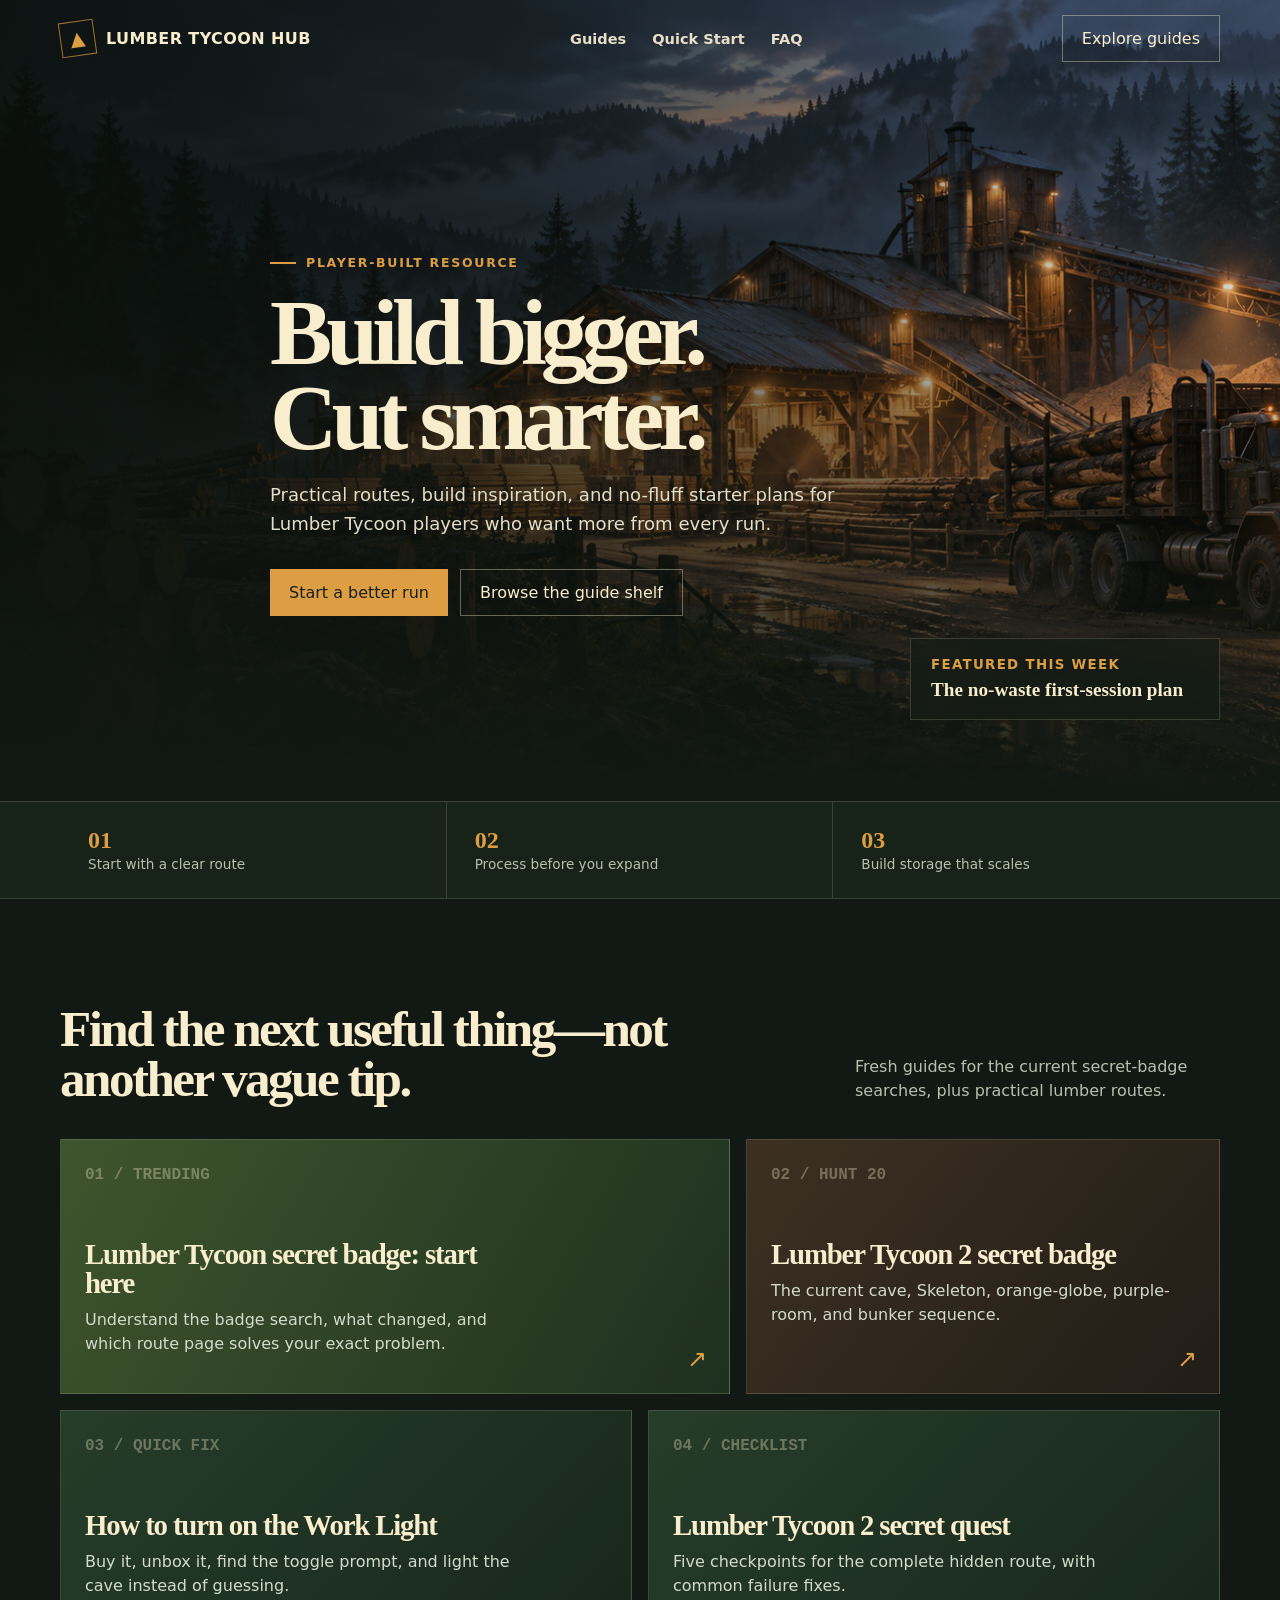
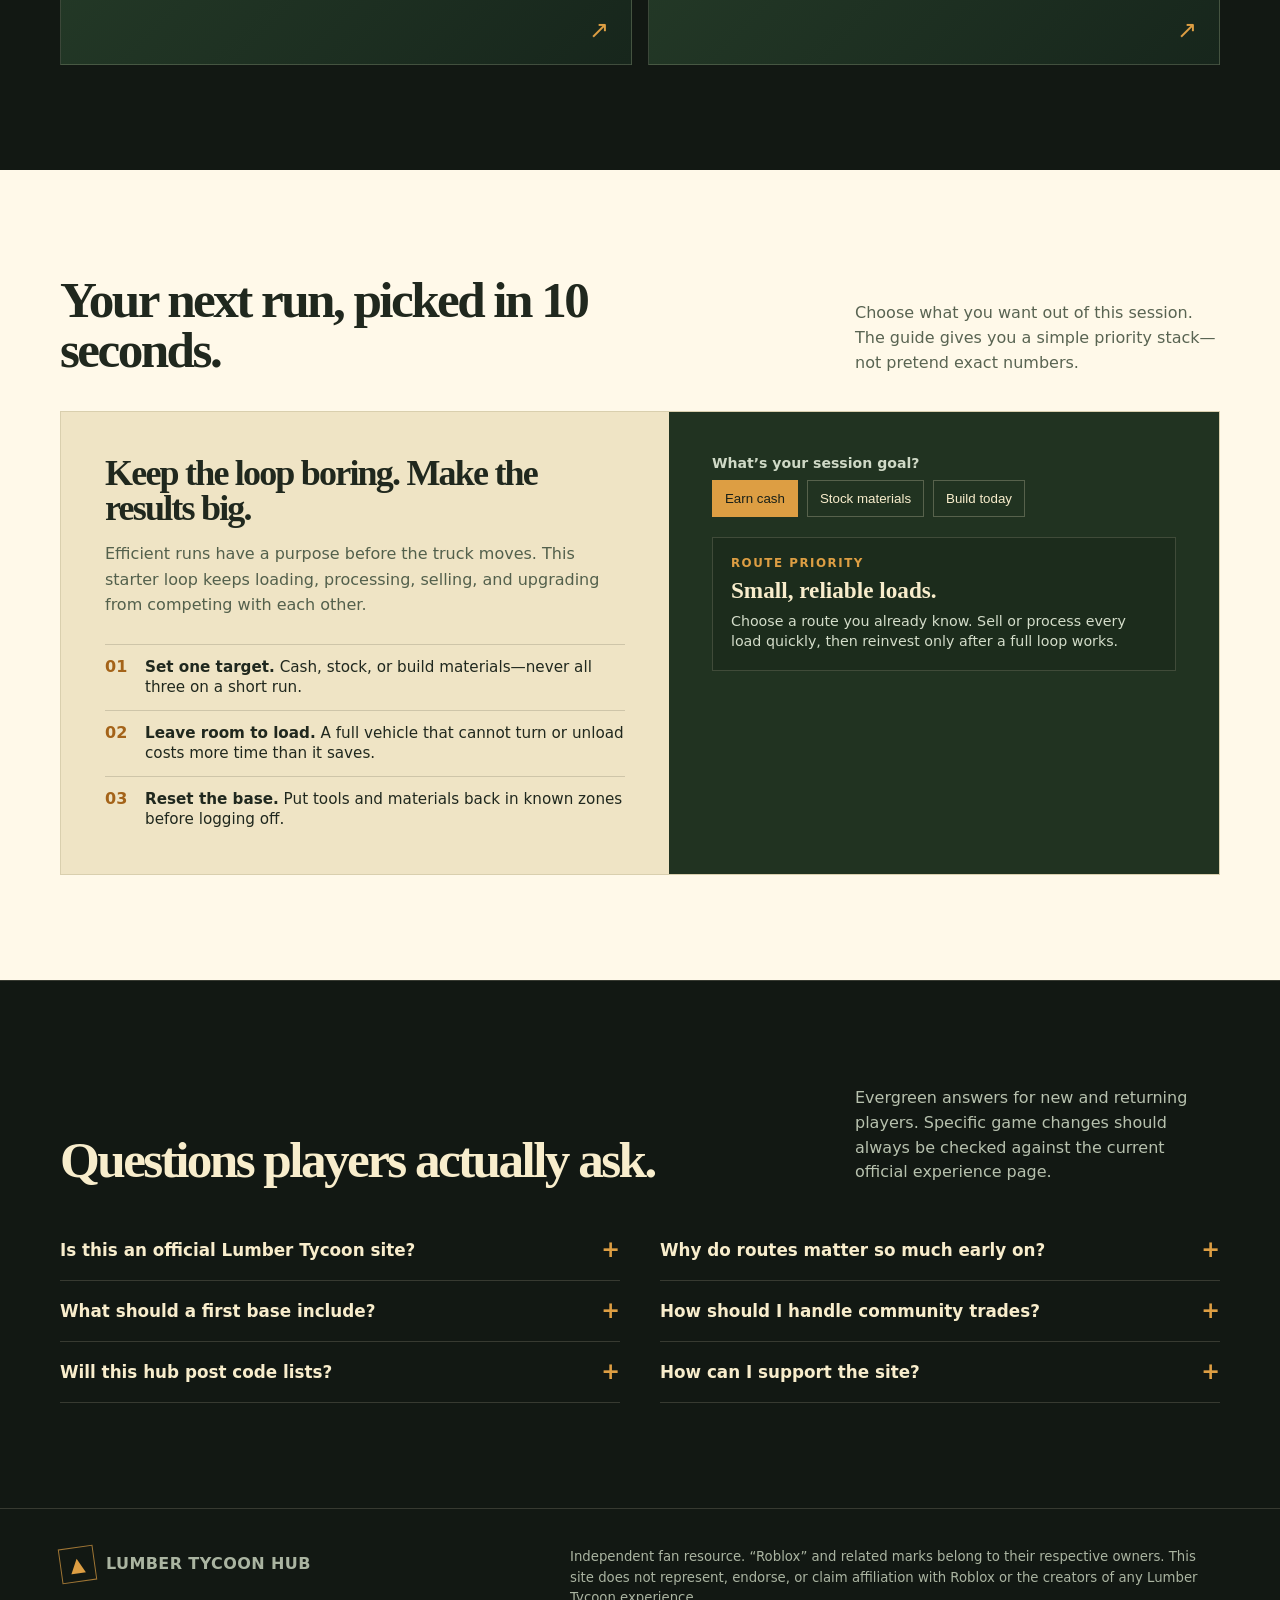
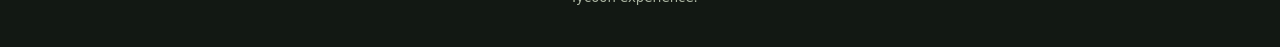
==== index.html @ 3c2fe668 "Deploy Lumber Tycoon Hub to Vercel" ====
<!doctype html>
<html lang="en">
<head>
  <meta charset="utf-8" />
  <meta name="viewport" content="width=device-width, initial-scale=1" />
  <meta name="description" content="Lumber Tycoon Hub is an independent player-made guide for routes, building ideas, beginner plans, and the latest community resources." />
  <meta name="robots" content="index,follow" />
  <meta name="theme-color" content="#121813" />
  <link rel="canonical" href="https://lumber-tycoon-hub.vercel.app/" />
  <link rel="icon" type="image/svg+xml" href="/favicon.svg" />
  <title>Lumber Tycoon Hub — Routes, Builds & Player Guides</title>
  <style>
    :root { --ink:#121813; --forest:#1f3324; --pine:#304b33; --amber:#dd9e43; --sand:#f8edcc; --paper:#fff9e9; --muted:#b7c1ae; --line:rgba(248,237,204,.16); }
    * { box-sizing:border-box; }
    html { scroll-behavior:smooth; }
    body { margin:0; color:var(--sand); background:var(--ink); font-family: Inter, ui-sans-serif, system-ui, -apple-system, BlinkMacSystemFont, "Segoe UI", sans-serif; }
    a { color:inherit; text-decoration:none; }
    .wrap { width:min(1160px, calc(100% - 40px)); margin:auto; }
    .top { position:absolute; z-index:5; top:0; inset-inline:0; }
    .nav { min-height:76px; display:flex; align-items:center; justify-content:space-between; gap:28px; }
    .brand { display:flex; align-items:center; gap:11px; font-weight:900; font-size:1rem; letter-spacing:.025em; white-space:nowrap; }
    .mark { width:35px; height:35px; display:grid; place-items:center; border:1px solid rgba(221,158,67,.7); color:var(--amber); font-size:1.2rem; transform:rotate(-8deg); }
    .navlinks { display:flex; align-items:center; gap:26px; color:#e8dfc8; font-size:.91rem; font-weight:700; }
    .navlinks a:hover { color:var(--amber); }
    .button { border:0; cursor:pointer; display:inline-flex; align-items:center; justify-content:center; padding:13px 19px; font:800 .93rem/1 inherit; background:var(--amber); color:#172017; transition:transform .18s, background .18s; }
    .button:hover { transform:translateY(-2px); background:#f1b65d; }
    .button.ghost { background:transparent; color:var(--sand); border:1px solid rgba(248,237,204,.38); }
    .button.ghost:hover { background:rgba(255,255,255,.08); }
    .hero { min-height:730px; position:relative; overflow:hidden; display:grid; align-items:end; background:#1d2b20; isolation:isolate; }
    .hero::before { content:""; position:absolute; inset:0; z-index:-2; background:linear-gradient(90deg, rgba(11,16,12,.92) 0%, rgba(11,16,12,.7) 38%, rgba(11,16,12,.17) 90%), url('hero.png') center/cover no-repeat; }
    .hero::after { content:""; position:absolute; z-index:-1; inset:45% 0 0; background:linear-gradient(transparent, #121813); }
    .hero-copy { padding:150px 0 80px; max-width:740px; }
    .eyebrow { display:flex; align-items:center; gap:10px; margin-bottom:20px; color:var(--amber); font-size:.78rem; font-weight:900; letter-spacing:.14em; text-transform:uppercase; }
    .eyebrow::before { content:""; width:26px; height:2px; background:currentColor; }
    h1,h2,h3,p { margin-top:0; }
    h1 { margin-bottom:21px; font-family:Georgia, "Times New Roman", serif; font-size:clamp(3.25rem, 7.3vw, 6.6rem); line-height:.91; letter-spacing:-.065em; }
    .hero p { max-width:570px; margin-bottom:30px; color:#e3deca; font-size:1.13rem; line-height:1.6; }
    .actions { display:flex; gap:12px; flex-wrap:wrap; }
    .signal { position:absolute; right:max(20px, calc((100vw - 1160px)/2)); bottom:81px; width:min(310px, 32vw); padding:18px 20px; border:1px solid var(--line); background:rgba(20,28,21,.77); backdrop-filter:blur(10px); }
    .signal small { display:block; margin-bottom:7px; color:var(--amber); font-weight:900; letter-spacing:.1em; text-transform:uppercase; }
    .signal strong { display:block; font-family:Georgia,serif; font-size:1.2rem; line-height:1.15; }
    .strip { border-top:1px solid var(--line); border-bottom:1px solid var(--line); background:#172219; }
    .strip-inner { display:grid; grid-template-columns:repeat(3,1fr); }
    .stat { padding:25px 28px; border-right:1px solid var(--line); }
    .stat:last-child { border:0; }
    .stat b { display:block; color:var(--amber); font-family:Georgia,serif; font-size:1.5rem; }
    .stat span { color:var(--muted); font-size:.85rem; }
    section { padding:105px 0; }
    .section-top { display:flex; justify-content:space-between; gap:30px; align-items:end; margin-bottom:35px; }
    h2 { margin:0; max-width:650px; font-family:Georgia,serif; font-size:clamp(2.2rem, 4vw, 3.6rem); line-height:.98; letter-spacing:-.05em; }
    .section-top p { max-width:365px; margin:0; color:var(--muted); line-height:1.55; }
    .guides { display:grid; grid-template-columns:repeat(12,1fr); gap:16px; }
    .guide { position:relative; min-height:255px; padding:24px; border:1px solid var(--line); background:linear-gradient(135deg, #263d29, #17261c); overflow:hidden; transition:transform .2s,border-color .2s; }
    .guide:hover { transform:translateY(-5px); border-color:rgba(221,158,67,.7); }
    .guide:nth-child(1) { grid-column:span 7; background:linear-gradient(120deg,#3e552d,#1e301f); }
    .guide:nth-child(2) { grid-column:span 5; background:linear-gradient(130deg,#3d3022,#211d17); }
    .guide:nth-child(3), .guide:nth-child(4) { grid-column:span 6; }
    .guide .num { color:rgba(248,237,204,.34); font:900 1rem/1 ui-monospace,SFMono-Regular,Menlo,monospace; }
    .guide h3 { max-width:400px; margin:57px 0 10px; font-family:Georgia,serif; font-size:1.8rem; line-height:1; letter-spacing:-.04em; }
    .guide p { max-width:440px; margin-bottom:0; color:#d3dccb; line-height:1.5; }
    .arrow { position:absolute; right:22px; bottom:20px; color:var(--amber); font-size:1.5rem; }
    .route { background:var(--paper); color:#20281e; }
    .route .section-top p { color:#596452; }
    .planner { display:grid; grid-template-columns:1.05fr .95fr; border:1px solid #d9cfae; }
    .plan-copy { padding:44px; background:#efe4c5; }
    .plan-copy h3 { margin-bottom:15px; font-family:Georgia,serif; font-size:2.25rem; line-height:.98; letter-spacing:-.05em; }
    .plan-copy p { color:#53604c; line-height:1.6; }
    .route-list { display:grid; gap:12px; margin-top:26px; }
    .route-row { display:grid; grid-template-columns:28px 1fr; gap:12px; align-items:start; padding-top:12px; border-top:1px solid rgba(32,40,30,.16); }
    .route-row b { color:#a46319; }
    .route-row span { font-size:.95rem; line-height:1.35; }
    .tool { padding:43px; background:#213321; color:var(--sand); }
    .tool label { display:block; margin-bottom:9px; color:#cfd9c6; font-size:.88rem; font-weight:800; }
    .choice-row { display:flex; gap:9px; flex-wrap:wrap; margin-bottom:20px; }
    .choice { border:1px solid rgba(248,237,204,.25); padding:10px 12px; background:transparent; color:var(--sand); font:800 .84rem/1 inherit; cursor:pointer; }
    .choice.active,.choice:hover { color:#192018; border-color:var(--amber); background:var(--amber); }
    .result { min-height:112px; padding:18px; border:1px solid var(--line); background:rgba(0,0,0,.14); }
    .result span { display:block; margin-bottom:8px; color:var(--amber); font-size:.74rem; font-weight:900; letter-spacing:.13em; text-transform:uppercase; }
    .result b { display:block; font-family:Georgia,serif; font-size:1.45rem; line-height:1.1; }
    .result p { margin:9px 0 0; color:#d4ddca; font-size:.89rem; line-height:1.4; }
    .why { border-top:1px solid var(--line); }
    .faq { display:grid; grid-template-columns:repeat(2,1fr); gap:0 40px; }
    details { padding:20px 0; border-bottom:1px solid var(--line); }
    summary { cursor:pointer; list-style:none; padding-right:28px; position:relative; font-size:1.05rem; font-weight:850; }
    summary::after { content:"+"; position:absolute; right:0; top:-4px; color:var(--amber); font-size:1.4rem; }
    details[open] summary::after { content:"–"; }
    details p { margin:14px 28px 0 0; color:var(--muted); line-height:1.55; }
    footer { padding:38px 0; border-top:1px solid var(--line); color:#aab4a1; font-size:.83rem; line-height:1.55; }
    .foot { display:flex; gap:24px; align-items:flex-start; justify-content:space-between; }
    .legal { max-width:650px; }
    @media (max-width:720px) { .wrap { width:min(100% - 32px,1160px); } .nav { min-height:66px; } .navlinks { display:none; } .hero { min-height:670px; } .hero::before { background:linear-gradient(90deg,rgba(11,16,12,.87),rgba(11,16,12,.5)),url('hero.png') 62%/cover no-repeat; } .hero-copy { padding:126px 0 155px; } .signal { left:16px; right:16px; bottom:30px; width:auto; } .strip-inner { grid-template-columns:1fr; } .stat { border-right:0; border-bottom:1px solid var(--line); padding:18px 0; } section { padding:72px 0; } .section-top { display:block; } .section-top p { margin-top:17px; } .guide:nth-child(n) { grid-column:span 12; min-height:220px; } .planner,.faq { grid-template-columns:1fr; } .plan-copy,.tool { padding:30px 24px; } .foot { display:block; } .foot .brand { margin-bottom:15px; } }
  </style>
</head>
<body>
  <header class="top"><nav class="nav wrap" aria-label="Main navigation"><a class="brand" href="#top"><span class="mark">▲</span>LUMBER TYCOON HUB</a><div class="navlinks"><a href="#guides">Guides</a><a href="#route">Quick Start</a><a href="#faq">FAQ</a></div><a class="button ghost" href="#guides">Explore guides</a></nav></header>
  <main id="top">
    <section class="hero" aria-label="Lumber Tycoon guides"><div class="wrap hero-copy"><div class="eyebrow">Player-built resource</div><h1>Build bigger.<br/>Cut smarter.</h1><p>Practical routes, build inspiration, and no-fluff starter plans for Lumber Tycoon players who want more from every run.</p><div class="actions"><a class="button" href="#route">Start a better run</a><a class="button ghost" href="#guides">Browse the guide shelf</a></div></div><aside class="signal" aria-label="Featured resource"><small>Featured this week</small><strong>The no-waste first-session plan</strong></aside></section>
    <div class="strip"><div class="wrap strip-inner"><div class="stat"><b>01</b><span>Start with a clear route</span></div><div class="stat"><b>02</b><span>Process before you expand</span></div><div class="stat"><b>03</b><span>Build storage that scales</span></div></div></div>
    <section id="guides" class="wrap"><div class="section-top"><h2>Find the next useful thing—not another vague tip.</h2><p>Fresh guides for the current secret-badge searches, plus practical lumber routes.</p></div><div class="guides">
      <a class="guide" href="/lumber-tycoon-secret-badge/"><span class="num">01 / TRENDING</span><h3>Lumber Tycoon secret badge: start here</h3><p>Understand the badge search, what changed, and which route page solves your exact problem.</p><span class="arrow">↗</span></a>
      <a class="guide" href="/lumber-tycoon-2-secret-badge/"><span class="num">02 / HUNT 20</span><h3>Lumber Tycoon 2 secret badge</h3><p>The current cave, Skeleton, orange-globe, purple-room, and bunker sequence.</p><span class="arrow">↗</span></a>
      <a class="guide" href="/how-to-turn-on-work-light-in-lumber-tycoon-2/"><span class="num">03 / QUICK FIX</span><h3>How to turn on the Work Light</h3><p>Buy it, unbox it, find the toggle prompt, and light the cave instead of guessing.</p><span class="arrow">↗</span></a>
      <a class="guide" href="/lumber-tycoon-2-secret-quest/"><span class="num">04 / CHECKLIST</span><h3>Lumber Tycoon 2 secret quest</h3><p>Five checkpoints for the complete hidden route, with common failure fixes.</p><span class="arrow">↗</span></a>
    </div></section>
    <section class="route" id="route"><div class="wrap"><div class="section-top"><h2>Your next run, picked in 10 seconds.</h2><p>Choose what you want out of this session. The guide gives you a simple priority stack—not pretend exact numbers.</p></div><div class="planner"><article class="plan-copy"><h3>Keep the loop boring. Make the results big.</h3><p>Efficient runs have a purpose before the truck moves. This starter loop keeps loading, processing, selling, and upgrading from competing with each other.</p><div class="route-list"><div class="route-row"><b>01</b><span><strong>Set one target.</strong> Cash, stock, or build materials—never all three on a short run.</span></div><div class="route-row"><b>02</b><span><strong>Leave room to load.</strong> A full vehicle that cannot turn or unload costs more time than it saves.</span></div><div class="route-row"><b>03</b><span><strong>Reset the base.</strong> Put tools and materials back in known zones before logging off.</span></div></div></article><aside class="tool"><label>What’s your session goal?</label><div class="choice-row" role="group" aria-label="Session goal"><button class="choice active" data-goal="cash">Earn cash</button><button class="choice" data-goal="stock">Stock materials</button><button class="choice" data-goal="build">Build today</button></div><div class="result" aria-live="polite"><span id="result-tag">Route priority</span><b id="result-title">Small, reliable loads.</b><p id="result-copy">Choose a route you already know. Sell or process every load quickly, then reinvest only after a full loop works.</p></div></aside></div></div></section>
    <section class="why" id="faq"><div class="wrap"><div class="section-top"><h2>Questions players actually ask.</h2><p>Evergreen answers for new and returning players. Specific game changes should always be checked against the current official experience page.</p></div><div class="faq"><details><summary>Is this an official Lumber Tycoon site?</summary><p>No. Lumber Tycoon Hub is an independent fan-made guide. It is not affiliated with Roblox or any game creator.</p></details><details><summary>Why do routes matter so much early on?</summary><p>A repeatable route lets you learn loading, handling, processing, and selling with less risk. Once it works, you can safely try longer or more specialized trips.</p></details><details><summary>What should a first base include?</summary><p>Start with a clear unloading area, a small storage zone, and room for a vehicle to enter and leave. Expand only after you can keep that loop tidy.</p></details><details><summary>How should I handle community trades?</summary><p>Slow down, verify the item and terms, and avoid deals that rely on pressure or unfamiliar tools. Keep screenshots of agreements when trading with strangers.</p></details><details><summary>Will this hub post code lists?</summary><p>Only when a code can be verified. A short accurate list is more useful than recycled or expired code pages.</p></details><details><summary>How can I support the site?</summary><p>Share the guide with a player who is starting out. Future additions will be driven by the questions players keep asking.</p></details></div></div></section>
  </main>
  <footer><div class="wrap foot"><a class="brand" href="#top"><span class="mark">▲</span>LUMBER TYCOON HUB</a><div class="legal">Independent fan resource. “Roblox” and related marks belong to their respective owners. This site does not represent, endorse, or claim affiliation with Roblox or the creators of any Lumber Tycoon experience.</div></div></footer>
  <script>
    const guides={cash:['Route priority','Small, reliable loads.','Choose a route you already know. Sell or process every load quickly, then reinvest only after a full loop works.'],stock:['Route priority','One material, one storage zone.','Use this run to bring back a single material category. Keep it separate and leave enough space to unload cleanly.'],build:['Route priority','Measure, then gather.','Sketch the footprint, estimate the material categories, and gather in batches. Do not start placing until the whole batch is home.']};
    document.querySelectorAll('.choice').forEach(button=>button.addEventListener('click',()=>{document.querySelectorAll('.choice').forEach(x=>x.classList.remove('active'));button.classList.add('active');const [tag,title,copy]=guides[button.dataset.goal];document.querySelector('#result-tag').textContent=tag;document.querySelector('#result-title').textContent=title;document.querySelector('#result-copy').textContent=copy;}));
  </script>
</body>
</html>
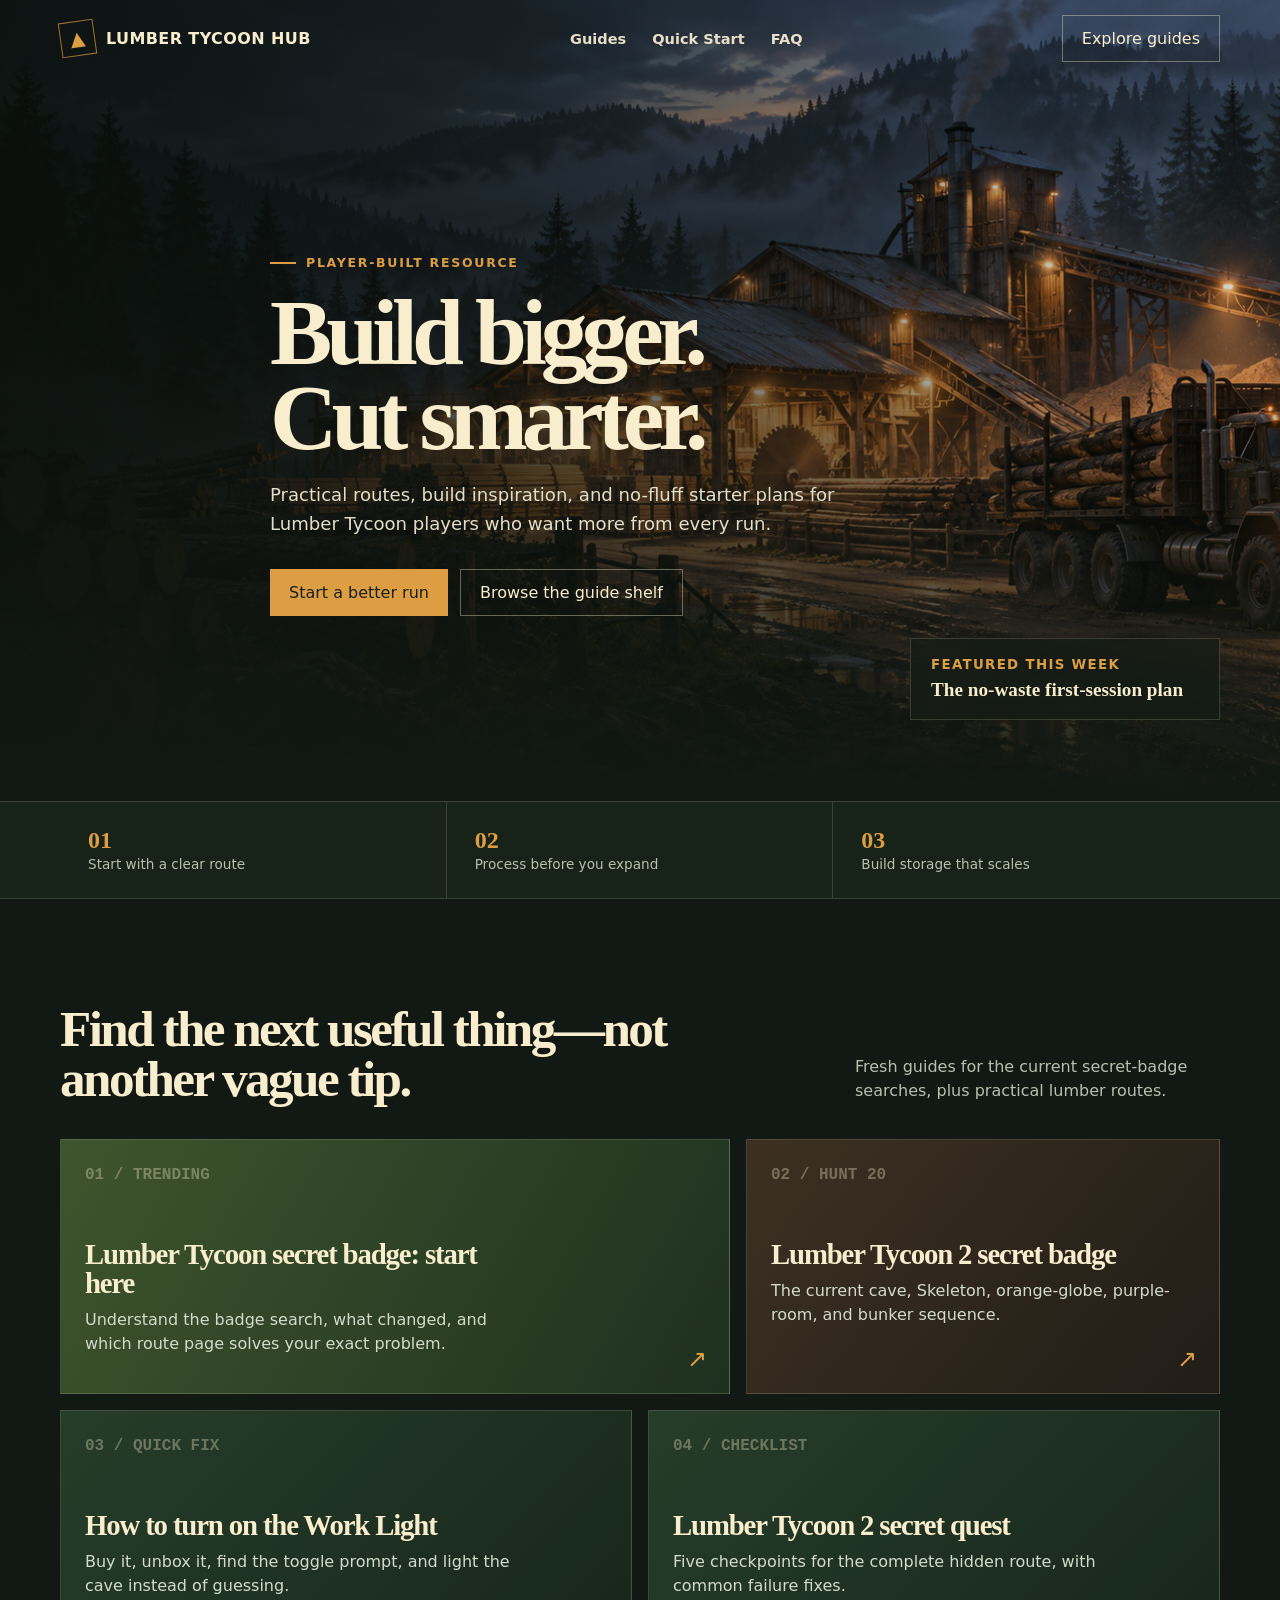
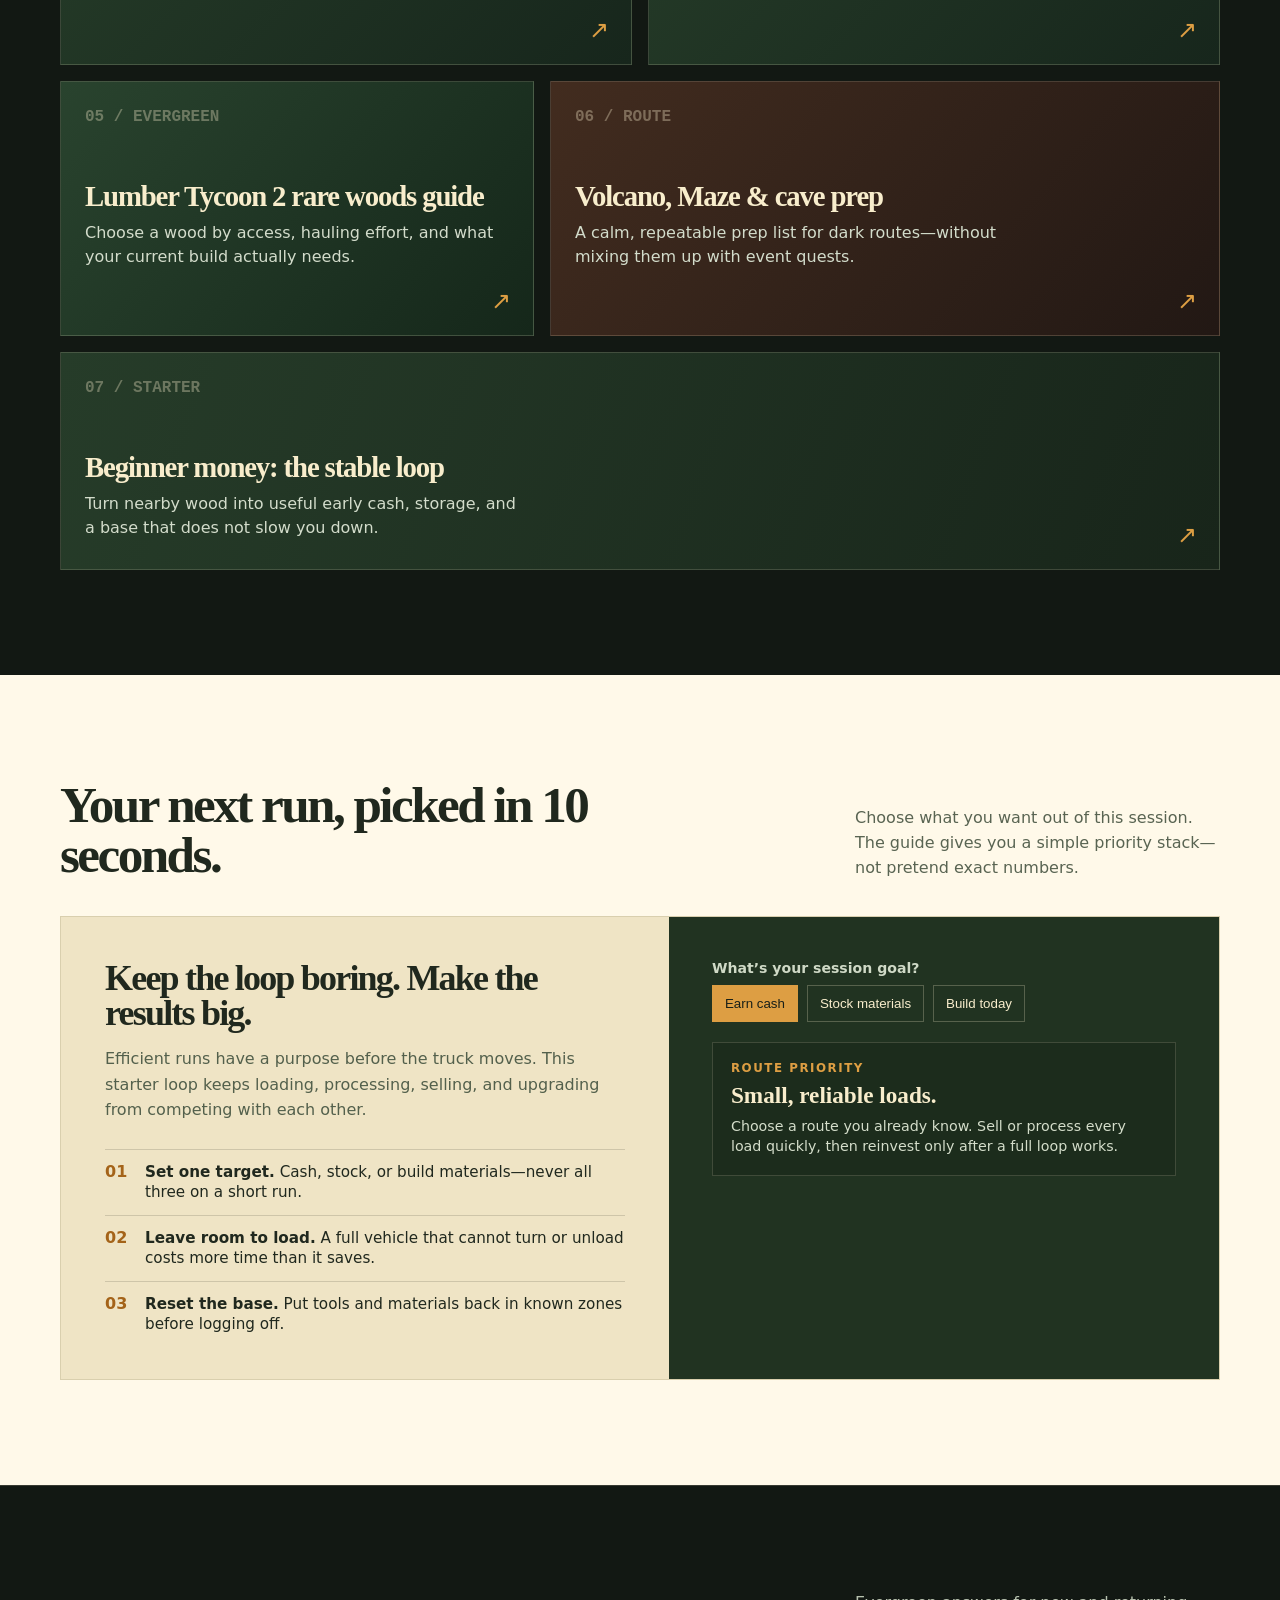
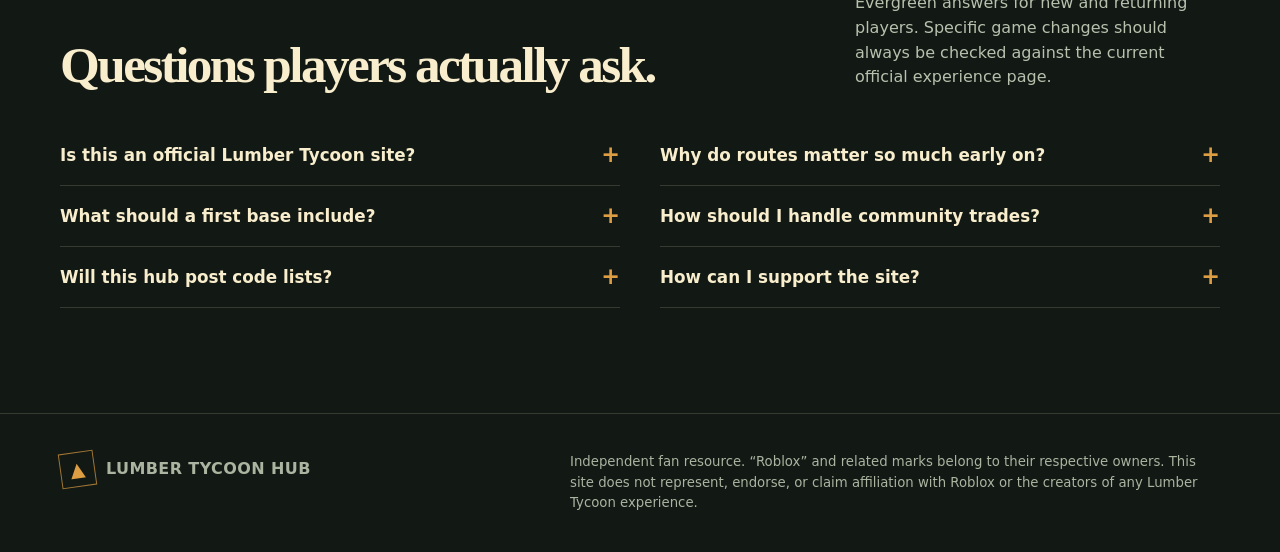
==== commit e1549642: "Feature evergreen guides on homepage Updated the layout and styles of the navigation and hero sectio" ====
--- a/index.html
+++ b/index.html
@@ -1,6 +1,7 @@
 <!doctype html>
 <html lang="en">
 <head>
+  <meta name="google-site-verification" content="4hQ-rYKSiCrtSlL8bKkaZ72BYU8W4pEulrD2LfLi82A" />
   <meta charset="utf-8" />
   <meta name="viewport" content="width=device-width, initial-scale=1" />
   <meta name="description" content="Lumber Tycoon Hub is an independent player-made guide for routes, building ideas, beginner plans, and the latest community resources." />
@@ -55,6 +56,9 @@
     .guide:nth-child(1) { grid-column:span 7; background:linear-gradient(120deg,#3e552d,#1e301f); }
     .guide:nth-child(2) { grid-column:span 5; background:linear-gradient(130deg,#3d3022,#211d17); }
     .guide:nth-child(3), .guide:nth-child(4) { grid-column:span 6; }
+    .guide:nth-child(5) { grid-column:span 5; background:linear-gradient(130deg,#29432e,#15271a); }
+    .guide:nth-child(6) { grid-column:span 7; background:linear-gradient(130deg,#422c1f,#221814); }
+    .guide:nth-child(7) { grid-column:span 12; min-height:218px; background:linear-gradient(110deg,#263c29,#18251a); }
     .guide .num { color:rgba(248,237,204,.34); font:900 1rem/1 ui-monospace,SFMono-Regular,Menlo,monospace; }
     .guide h3 { max-width:400px; margin:57px 0 10px; font-family:Georgia,serif; font-size:1.8rem; line-height:1; letter-spacing:-.04em; }
     .guide p { max-width:440px; margin-bottom:0; color:#d3dccb; line-height:1.5; }
@@ -92,16 +96,30 @@
   </style>
 </head>
 <body>
-  <header class="top"><nav class="nav wrap" aria-label="Main navigation"><a class="brand" href="#top"><span class="mark">▲</span>LUMBER TYCOON HUB</a><div class="navlinks"><a href="#guides">Guides</a><a href="#route">Quick Start</a><a href="#faq">FAQ</a></div><a class="button ghost" href="#guides">Explore guides</a></nav></header>
+  <header class="top">
+<nav class="nav wrap" aria-label="Main navigation">
+<a class="brand" href="#top"><span class="mark">▲</span>LUMBER TYCOON HUB</a>
+<div class="navlinks"><a href="#guides">Guides</a><a href="#route">Quick Start</a><a href="#faq">FAQ</a></div>
+<a class="button ghost" href="#guides">Explore guides</a>
+</nav>
+</header>
   <main id="top">
-    <section class="hero" aria-label="Lumber Tycoon guides"><div class="wrap hero-copy"><div class="eyebrow">Player-built resource</div><h1>Build bigger.<br/>Cut smarter.</h1><p>Practical routes, build inspiration, and no-fluff starter plans for Lumber Tycoon players who want more from every run.</p><div class="actions"><a class="button" href="#route">Start a better run</a><a class="button ghost" href="#guides">Browse the guide shelf</a></div></div><aside class="signal" aria-label="Featured resource"><small>Featured this week</small><strong>The no-waste first-session plan</strong></aside></section>
+    <section class="hero" aria-label="Lumber Tycoon guides">
+<div class="wrap hero-copy"><div class="eyebrow">Player-built resource</div><h1>Build bigger.<br/>Cut smarter.</h1><p>Practical routes, build inspiration, and no-fluff starter plans for Lumber Tycoon players who want more from every run.</p><div class="actions"><a class="button" href="#route">Start a better run</a><a class="button ghost" href="#guides">Browse the guide shelf</a></div></div>
+<aside class="signal" aria-label="Featured resource"><small>Featured this week</small><strong>The no-waste first-session plan</strong></aside>
+</section>
     <div class="strip"><div class="wrap strip-inner"><div class="stat"><b>01</b><span>Start with a clear route</span></div><div class="stat"><b>02</b><span>Process before you expand</span></div><div class="stat"><b>03</b><span>Build storage that scales</span></div></div></div>
-    <section id="guides" class="wrap"><div class="section-top"><h2>Find the next useful thing—not another vague tip.</h2><p>Fresh guides for the current secret-badge searches, plus practical lumber routes.</p></div><div class="guides">
-      <a class="guide" href="/lumber-tycoon-secret-badge/"><span class="num">01 / TRENDING</span><h3>Lumber Tycoon secret badge: start here</h3><p>Understand the badge search, what changed, and which route page solves your exact problem.</p><span class="arrow">↗</span></a>
-      <a class="guide" href="/lumber-tycoon-2-secret-badge/"><span class="num">02 / HUNT 20</span><h3>Lumber Tycoon 2 secret badge</h3><p>The current cave, Skeleton, orange-globe, purple-room, and bunker sequence.</p><span class="arrow">↗</span></a>
-      <a class="guide" href="/how-to-turn-on-work-light-in-lumber-tycoon-2/"><span class="num">03 / QUICK FIX</span><h3>How to turn on the Work Light</h3><p>Buy it, unbox it, find the toggle prompt, and light the cave instead of guessing.</p><span class="arrow">↗</span></a>
-      <a class="guide" href="/lumber-tycoon-2-secret-quest/"><span class="num">04 / CHECKLIST</span><h3>Lumber Tycoon 2 secret quest</h3><p>Five checkpoints for the complete hidden route, with common failure fixes.</p><span class="arrow">↗</span></a>
-    </div></section>
+    <section id="guides" class="wrap">
+<div class="section-top"><h2>Find the next useful thing—not another vague tip.</h2><p>Fresh guides for the current secret-badge searches, plus practical lumber routes.</p></div>
+<div class="guides">
+<a class="guide" href="/lumber-tycoon-secret-badge/"><span class="num">01 / TRENDING</span><h3>Lumber Tycoon secret badge: start here</h3><p>Understand the badge search, what changed, and which route page solves your exact problem.</p><span class="arrow">↗</span></a>
+<a class="guide" href="/lumber-tycoon-2-secret-badge/"><span class="num">02 / HUNT 20</span><h3>Lumber Tycoon 2 secret badge</h3><p>The current cave, Skeleton, orange-globe, purple-room, and bunker sequence.</p><span class="arrow">↗</span></a>
+<a class="guide" href="/how-to-turn-on-work-light-in-lumber-tycoon-2/"><span class="num">03 / QUICK FIX</span><h3>How to turn on the Work Light</h3><p>Buy it, unbox it, find the toggle prompt, and light the cave instead of guessing.</p><span class="arrow">↗</span></a>
+<a class="guide" href="/lumber-tycoon-2-secret-quest/"><span class="num">04 / CHECKLIST</span><h3>Lumber Tycoon 2 secret quest</h3><p>Five checkpoints for the complete hidden route, with common failure fixes.</p><span class="arrow">↗</span></a>
+<a class="guide" href="/lumber-tycoon-2-rare-woods-guide/"><span class="num">05 / EVERGREEN</span><h3>Lumber Tycoon 2 rare woods guide</h3><p>Choose a wood by access, hauling effort, and what your current build actually needs.</p><span class="arrow">↗</span></a>
+<a class="guide" href="/lumber-tycoon-2-volcano-cave-guide/"><span class="num">06 / ROUTE</span><h3>Volcano, Maze &amp; cave prep</h3><p>A calm, repeatable prep list for dark routes—without mixing them up with event quests.</p><span class="arrow">↗</span></a>
+<a class="guide" href="/lumber-tycoon-2-beginner-money-guide/"><span class="num">07 / STARTER</span><h3>Beginner money: the stable loop</h3><p>Turn nearby wood into useful early cash, storage, and a base that does not slow you down.</p><span class="arrow">↗</span></a>
+</div></section>
     <section class="route" id="route"><div class="wrap"><div class="section-top"><h2>Your next run, picked in 10 seconds.</h2><p>Choose what you want out of this session. The guide gives you a simple priority stack—not pretend exact numbers.</p></div><div class="planner"><article class="plan-copy"><h3>Keep the loop boring. Make the results big.</h3><p>Efficient runs have a purpose before the truck moves. This starter loop keeps loading, processing, selling, and upgrading from competing with each other.</p><div class="route-list"><div class="route-row"><b>01</b><span><strong>Set one target.</strong> Cash, stock, or build materials—never all three on a short run.</span></div><div class="route-row"><b>02</b><span><strong>Leave room to load.</strong> A full vehicle that cannot turn or unload costs more time than it saves.</span></div><div class="route-row"><b>03</b><span><strong>Reset the base.</strong> Put tools and materials back in known zones before logging off.</span></div></div></article><aside class="tool"><label>What’s your session goal?</label><div class="choice-row" role="group" aria-label="Session goal"><button class="choice active" data-goal="cash">Earn cash</button><button class="choice" data-goal="stock">Stock materials</button><button class="choice" data-goal="build">Build today</button></div><div class="result" aria-live="polite"><span id="result-tag">Route priority</span><b id="result-title">Small, reliable loads.</b><p id="result-copy">Choose a route you already know. Sell or process every load quickly, then reinvest only after a full loop works.</p></div></aside></div></div></section>
     <section class="why" id="faq"><div class="wrap"><div class="section-top"><h2>Questions players actually ask.</h2><p>Evergreen answers for new and returning players. Specific game changes should always be checked against the current official experience page.</p></div><div class="faq"><details><summary>Is this an official Lumber Tycoon site?</summary><p>No. Lumber Tycoon Hub is an independent fan-made guide. It is not affiliated with Roblox or any game creator.</p></details><details><summary>Why do routes matter so much early on?</summary><p>A repeatable route lets you learn loading, handling, processing, and selling with less risk. Once it works, you can safely try longer or more specialized trips.</p></details><details><summary>What should a first base include?</summary><p>Start with a clear unloading area, a small storage zone, and room for a vehicle to enter and leave. Expand only after you can keep that loop tidy.</p></details><details><summary>How should I handle community trades?</summary><p>Slow down, verify the item and terms, and avoid deals that rely on pressure or unfamiliar tools. Keep screenshots of agreements when trading with strangers.</p></details><details><summary>Will this hub post code lists?</summary><p>Only when a code can be verified. A short accurate list is more useful than recycled or expired code pages.</p></details><details><summary>How can I support the site?</summary><p>Share the guide with a player who is starting out. Future additions will be driven by the questions players keep asking.</p></details></div></div></section>
   </main>
